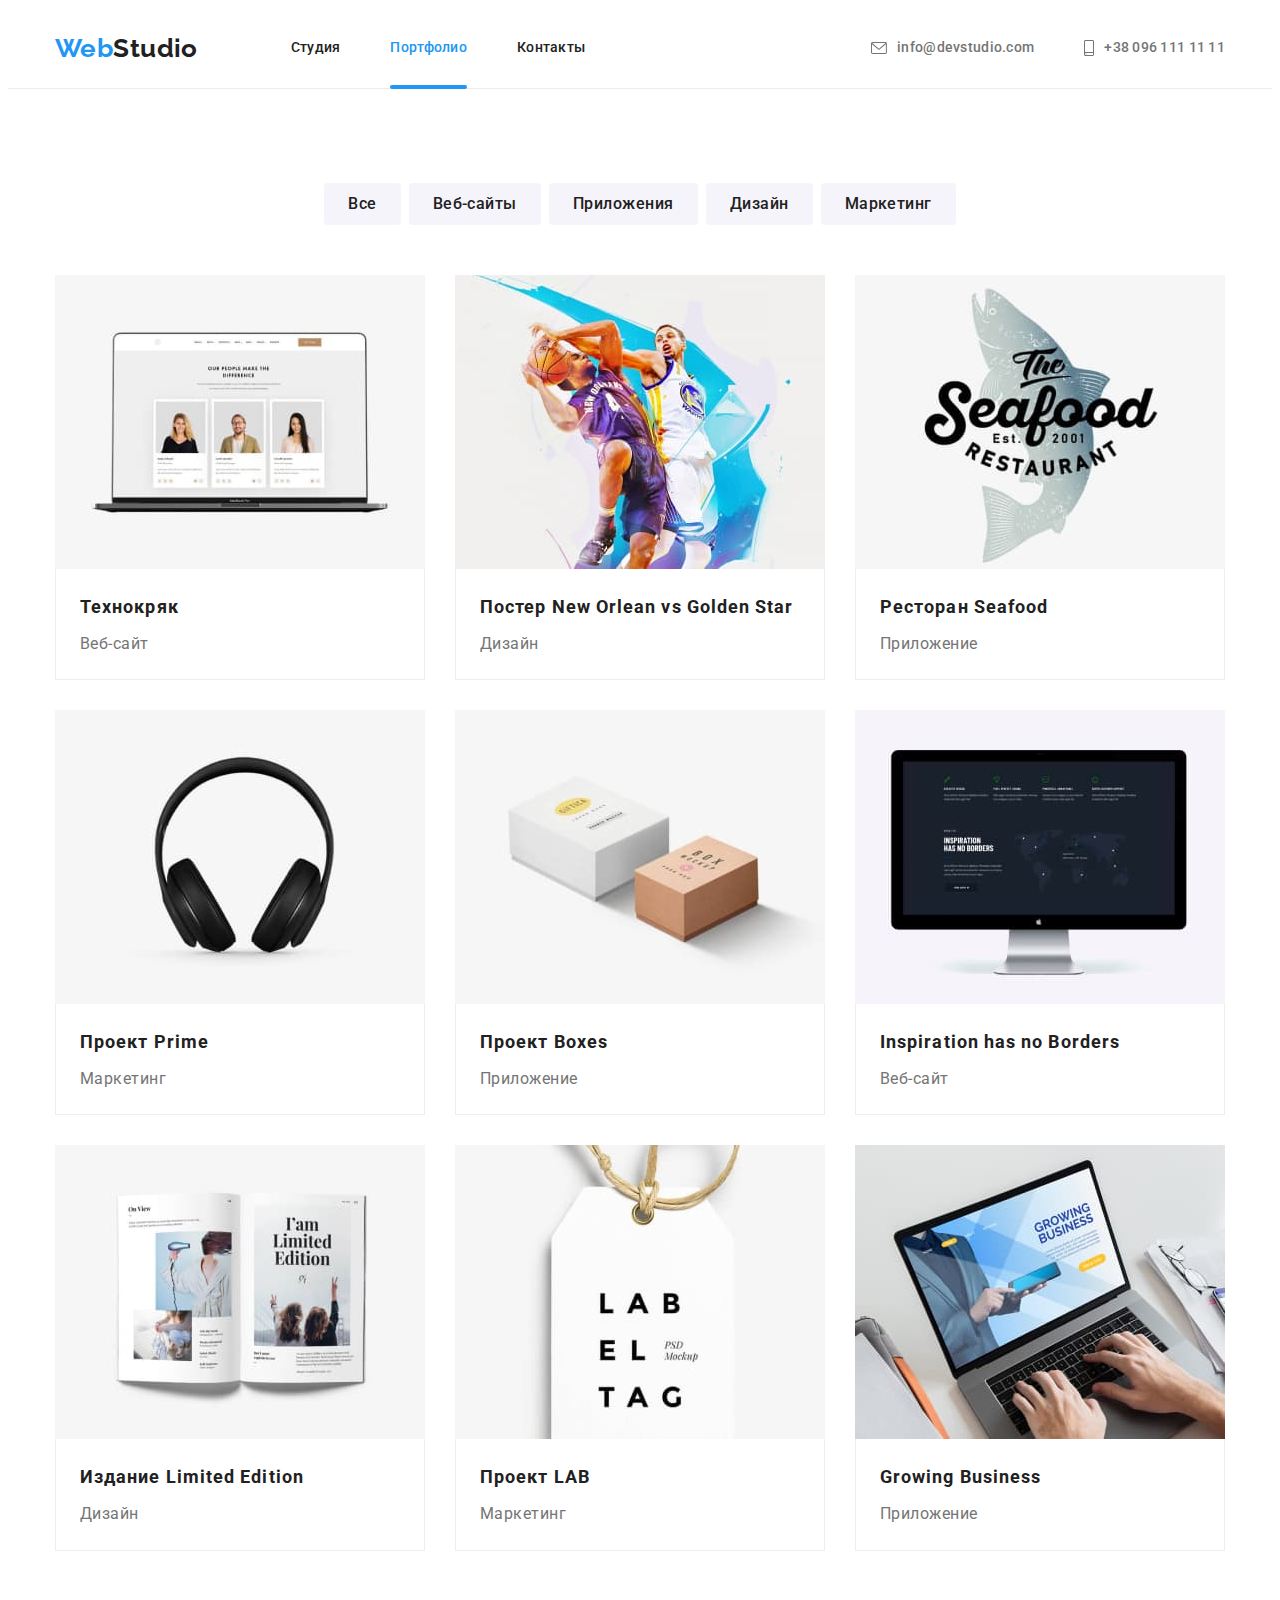
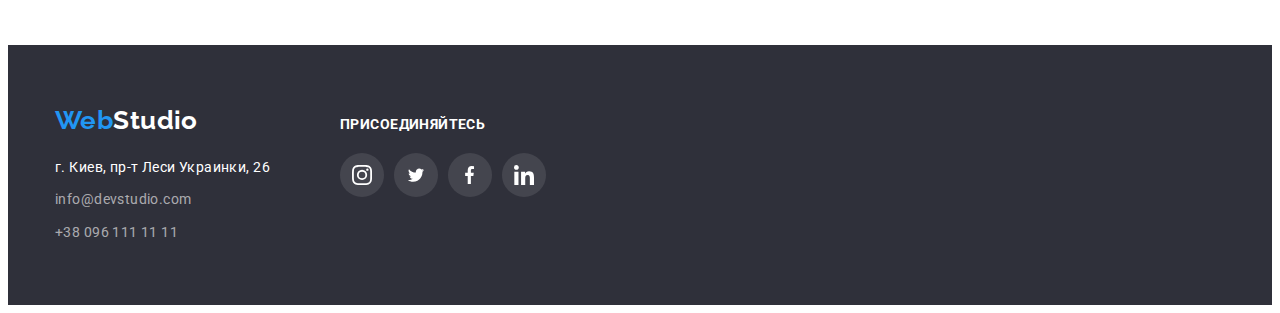
==== portfolio.html @ dd1c8dff "Додає форми" ====
<!DOCTYPE html>
<html lang="ru">

<head>
    <meta charset="UTF-8">
    <meta http-equiv="X-UA-Compatible" content="IE=edge">
    <meta name="viewport" content="width=device-width, initial-scale=1.0">
    <title>Document</title>
    <link href="https://fonts.googleapis.com/css2?family=Raleway:wght@700&family=Roboto:wght@400;500;700;900&display=swap"
        rel="stylesheet" />
    <link rel="stylesheet" href="https://cdnjs.cloudflare.com/ajax/libs/modern-normalize/1.1.0/modern-normalize.min.css"
        integrity="sha512-wpPYUAdjBVSE4KJnH1VR1HeZfpl1ub8YT/NKx4PuQ5NmX2tKuGu6U/JRp5y+Y8XG2tV+wKQpNHVUX03MfMFn9Q=="
        crossorigin="anonymous" referrerpolicy="no-referrer" />
    <link rel="stylesheet" href="./css/styles.css" />
</head>

<body>
    <!--Шапка сайта-->
    <header class="page-header">
        <div class="container main-nav">
            <nav class="main-nav">
                <a href="./index.html" class="logo">Web<span class="logo-nav">Studio</span></a>
                <ul class="site-nav list">
                    <li class="item"><a href="./index.html" class="link">Студия</a></li>
                    <li class="item"><a href="./portfolio.html" class="link current">Портфолио</a></li>
                    <li class="item"><a href="" class="link">Контакты</a></li>
                </ul>
            </nav>
            
            <ul class="adress-nav list">
                <li class="item">
                    <a href="mailto:info@devstudio.com" class="link" aria-label="envelope">
                        <svg class="tel-icon" width="16" height="12">
                            <use href="./images/symbol-defs.svg#envelope"></use>
                        </svg> info@devstudio.com</a>
                </li>
                <li class="item">
                    <a href="tel:+380961111111" class="link" aria-label="smartphone">
                        <svg class="tel-icon" width="10" height="16">
                            <use href="./images/symbol-defs.svg#smartphone"></use>
                        </svg>+38 096 111 11 11</a>
                </li>
            </ul>
        </div>
    </header>

    <!-- Портфолио -->
    <main>
        <section class="section-filter">
            <div class="container">
                <h1 class="visually-hidden">Примеры наших проектов</h1>
                
                <nav>
                    <ul class="filter-nav list">
                        <li class="filter-item"><button type="button" class="button-filter primary pointer">Все</button></li>
                        <li class="filter-item"><button type="button" class="button-filter primary pointer">Веб-сайты</button></li>
                        <li class="filter-item"><button type="button" class="button-filter primary pointer">Приложения</button></li>
                        <li class="filter-item"><button type="button" class="button-filter primary pointer">Дизайн</button></li>
                        <li class="filter-item"><button type="button" class="button-filter primary pointer">Маркетинг</button></li>
                    </ul>
                </nav>
                
                <ul class="examples list">
                    <li class="examples-item">
                        <a href="" class="examples-cards primary">
                            <div class="examples-thumb">
                                <img src="./images/img-portfolio1.jpg" alt="Технокряк" width="370">
                                <div class="examples-overlay">
                                    <p class="examples-description">
                                        Ресурс предлагает комплексные предложения с разным уровнем функционала и сервисов. Все это позволит посетителю
                                        получить исчерпывающие сведения <br> о компании или частном лице.
                                    </p>
                                </div>
                            </div>
                            <div class="cards-title">
                                <h2 class="examples-title">Технокряк</h2>
                                <p class="examples-text">Веб-сайт</p>
                            </div>
                        </a>
                    </li>
                    <li class="examples-item">
                        <a href="" class="examples-cards primary">
                            <div class="examples-thumb">
                                <img src="./images/img-portfolio2.jpg" alt="Постер New Orlean vs Golden Star" width="370">
                                <div class="examples-overlay">
                                    <p class="examples-description">
                                        Ресурс предлагает комплексные предложения с разным уровнем функционала и сервисов. Все это позволит посетителю
                                        получить исчерпывающие сведения <br> о компании или частном лице.
                                    </p>
                                </div>
                            </div>
                            <div class="cards-title">
                                <h2 class="examples-title">Постер New Orlean vs Golden Star</h2>
                                <p class="examples-text">Дизайн</p>
                            </div>
                        </a>
                    </li>
                    <li class="examples-item">
                        <a href="" class="examples-cards primary">
                            <div class="examples-thumb">
                                <img src="./images/img-portfolio3.jpg" alt="Ресторан Seafood" width="370">
                                <div class="examples-overlay">
                                    <p class="examples-description">
                                        Ресурс предлагает комплексные предложения с разным уровнем функционала и сервисов. Все это позволит посетителю
                                        получить исчерпывающие сведения <br> о компании или частном лице.
                                    </p>
                                </div>
                            </div>
                            <div class="cards-title">
                                <h2 class="examples-title">Ресторан Seafood</h2>
                                <p class="examples-text">Приложение</p>
                            </div>
                        </a>
                    </li>
                    <li class="examples-item">
                        <a href="" class="examples-cards primary">
                            <div class="examples-thumb">
                                <img src="./images/img-portfolio4.jpg" alt="Проект Prime" width="370">
                                <div class="examples-overlay">
                                    <p class="examples-description">
                                        Ресурс предлагает комплексные предложения с разным уровнем функционала и сервисов. Все это позволит посетителю
                                        получить исчерпывающие сведения <br> о компании или частном лице.
                                    </p>
                                </div>
                            </div>
                            <div class="cards-title">
                                <h2 class="examples-title">Проект Prime</h2>
                                <p class="examples-text">Маркетинг</p>
                            </div>
                        </a>
                    </li>
                    <li class="examples-item">
                        <a href="" class="examples-cards primary">
                            <div class="examples-thumb">
                                <img src="./images/img-portfolio5.jpg" alt="Проект Boxes" width="370">
                                <div class="examples-overlay">
                                    <p class="examples-description">
                                        Ресурс предлагает комплексные предложения с разным уровнем функционала и сервисов. Все это позволит посетителю
                                        получить исчерпывающие сведения <br> о компании или частном лице.
                                    </p>
                                </div>
                            </div>
                            <div class="cards-title">
                                <h2 class="examples-title">Проект Boxes</h2>
                                <p class="examples-text">Приложение</p>
                            </div>
                        </a>
                    </li>
                    <li class="examples-item">
                        <a href="" class="examples-cards primary">
                            <div class="examples-thumb">
                                <img src="./images/img-portfolio6.jpg" alt="Inspiration has no Borders" width="370">
                                <div class="examples-overlay">
                                    <p class="examples-description">
                                        Ресурс предлагает комплексные предложения с разным уровнем функционала и сервисов. Все это позволит посетителю
                                        получить исчерпывающие сведения <br> о компании или частном лице.
                                    </p>
                                </div>
                            </div>
                            <div class="cards-title">
                                <h2 class="examples-title">Inspiration has no Borders</h2>
                                <p class="examples-text">Веб-сайт</p>
                            </div>
                        </a>
                    </li>
                    <li class="examples-item">
                        <a href="" class="examples-cards primary">
                            <div class="examples-thumb">
                                <img src="./images/img-portfolio7.jpg" alt="Издание Limited Edition" width="370">
                                <div class="examples-overlay">
                                    <p class="examples-description">
                                        Ресурс предлагает комплексные предложения с разным уровнем функционала и сервисов. Все это позволит посетителю
                                        получить исчерпывающие сведения <br> о компании или частном лице.
                                    </p>
                                </div>
                            </div>
                            <div class="cards-title">
                                <h2 class="examples-title">Издание Limited Edition</h2>
                                <p class="examples-text">Дизайн</p>
                            </div>
                        </a>
                    </li>
                    <li class="examples-item">
                        <a href="" class="examples-cards primary">
                            <div class="examples-thumb">
                                <img src="./images/img-portfolio8.jpg" alt="Проект LAB" width="370">
                                <div class="examples-overlay">
                                    <p class="examples-description">
                                        Ресурс предлагает комплексные предложения с разным уровнем функционала и сервисов. Все это позволит посетителю
                                        получить исчерпывающие сведения <br> о компании или частном лице.
                                    </p>
                                </div>
                            </div>
                            <div class="cards-title">
                                <h2 class="examples-title">Проект LAB</h2>
                                <p class="examples-text">Маркетинг</p>
                            </div>
                        </a>
                    </li>
                    <li class="examples-item">
                        <a href="" class="examples-cards primary">
                            <div class="examples-thumb">
                                <img src="./images/img-portfolio9.jpg" alt="Growing Business" width="370">
                                <div class="examples-overlay">
                                    <p class="examples-description">
                                        Ресурс предлагает комплексные предложения с разным уровнем функционала и сервисов. Все это позволит посетителю
                                        получить исчерпывающие сведения <br> о компании или частном лице.
                                    </p>
                                </div>
                            </div>
                            <div class="cards-title">
                                <h2 class="examples-title">Growing Business</h2>
                            <p class="examples-text">Приложение</p>
                            </div>
                        </a>
                    </li>
                </ul>
            </div>
        </section>
      
    </main>

    <!-- Футер -->
    <footer class="footer">
        <div class="footer-bloc container">
            <div class="adress-bloc">
                <a href="./index.html" class="logo">Web<span class="logo-footer">Studio</span></a>
    
                <address>
                    <ul class="adress-footer list">
                        <li class="footer-item">
                            <p class="adress-text">г. Киев, пр-т Леси Украинки, 26</p>
                        </li>
                        <li class="footer-item"><a href="mailto:info@devstudio.com" class="link">info@devstudio.com</a></li>
                        <li class="footer-item"><a href="tel:+380961111111" class="link">+38 096 111 11 11</a></li>
                    </ul>
                </address>
            </div>
    
            <div class="social-bloc">
                <p class="footer-text">присоединяйтесь</p>
    
                <ul class="footer-social list">
                    <li class="social-item">
                        <a href="./index.html" class="footer-link" target="_blank" rel="noopener noreferrer nofolow"
                            aria-label="instagram">
                            <svg class="workers-icon" width="20" height="20">
                                <use href="./images/symbol-defs.svg#instagram-2"></use>
                            </svg>
                        </a>
                    </li>
                    <li class="social-item">
                        <a href="./index.html" class="footer-link" target="_blank" rel="noopener noreferrer nofolow"
                            aria-label="twitter">
                            <svg class="workers-icon" width="20" height="16.25">
                                <use href="./images/symbol-defs.svg#twitter-1"></use>
                            </svg>
                        </a>
                    </li>
                    <li class="social-item">
                        <a href="./index.html" class="footer-link" target="_blank" rel="noopener noreferrer nofolow"
                            aria-label="facebook">
                            <svg class="workers-icon" width="10" height="20">
                                <use href="./images/symbol-defs.svg#facebook-1"></use>
                            </svg>
                        </a>
                    </li>
                    <li class="social-item">
                        <a href="./index.html" class="footer-link" target="_blank" rel="noopener noreferrer nofolow"
                            aria-label="linkedin">
                            <svg class="workers-icon" width="20" height="20">
                                <use href="./images/symbol-defs.svg#linkedin-1"></use>
                            </svg>
                        </a>
                    </li>
                </ul>
            </div>
        </div>
    </footer>
</body>

</html>
---- css/styles.css ----
:root {
  --primary-text-color: #757575;
  --title-text-color: #212121;
  --accent-color: #2196f3;
  --accent-color-examples-cards: rgba(33, 150, 243, 0.9);
  --adress-footer: rgba(255, 255, 255, 0.6);
  --primary-white-color: #ffffff;
  --section-background-color: #f5f4fa;
  --secondary-background-color: #2f303a;
  --hero-background-color: rgba(47, 48, 58, 0.4);
  --background-color-icon: #afb1b8;
  --background-footer-link-color: rgba(255, 255, 255, 0.1);
  --backdrop-background-color: rgba(0, 0, 0, 0.2);
  --background-color-services: rgba(47, 48, 58, 0.8);

  --header-border-color: #ECECEC;

  --time-animation: 250ms;
  --timing-function: cubic-bezier(0.4, 0, 0.2, 1);
}

html {
  box-sizing: border-box;
}

*,
*::before,
*::after {
  box-sizing: inherit;
}

body {
  color: var(--primary-text-color);
  font-size: 14px;
  font-family: Roboto, sans-serif;
  letter-spacing: 0.03em;

  background-color: var(--primary-white-color);
}

/* утилити */

.list {
  padding: 0;
  margin: 0;

  list-style: none;
}

.container {
  width: 1200px;
  padding-left: 15px;
  padding-right: 15px;
  /* margin-left: auto;
  margin-right: auto; */
  margin: 0 auto;
}

h1,
h2,
h3,
h4,
h5,
h6,
p {
  margin: 0;
}

img {
  display: block;
  max-width: 100%;
  height: auto;
}

.pointer {
  cursor: pointer;
}

/* page-header */

.page-header {
  border-bottom: 1px solid var(--header-border-color);
}

/* logo */

.logo {
  color: var(--accent-color);
  font-family: Raleway, sans-serif;
  font-weight: 700;
  font-size: 26px;
  line-height: 1.19;
  text-decoration: none;
}

.logo-nav {
  color: var(--title-text-color);
}

.logo-footer {
  color: var(--primary-white-color);
}

/* main-nav */

.main-nav {
  display: flex;
  align-items: center;
}

/* site-nav */

.site-nav {
  display: flex;
  margin-left: 93px;
}

.site-nav .item:not(:last-child) {
  margin-right: 50px;
}

.site-nav .link {
  display: block;
  padding-top: 32px;
  padding-bottom: 32px;

  color: var(--title-text-color);
  font-weight: 500;
  font-size: 14px;
  line-height: 1.14;
  letter-spacing: 0.02em;
  text-decoration: none;

  transition: color var(--time-animation) var(--timing-function);
}

.site-nav .link:hover,
.site-nav .link:focus {
  color: var(--accent-color);
}

.site-nav .link.current {
  position: relative;

  color: var(--accent-color);
}

.site-nav .link.current::after {
  content: '';

  position: absolute;
  bottom: -1px;
  left: 0;

  display: block;
  width: 100%;
  height: 4px;

  background-color: var(--accent-color);
  border-radius: 2px;
}

/* adress-nav */

.adress-nav {
  display: flex;
  margin-left: auto;
}

.adress-nav .item:not(:last-child) {
  margin-right: 50px;
}

.adress-nav .link {
  display: flex;
  align-items: center;

  color: var(--primary-text-color);
  font-weight: 500;
  font-size: 14px;
  line-height: 1.4;
  letter-spacing: 0.02em;
  text-decoration: none;

  transition: color var(--time-animation) var(--timing-function);
}

.adress-nav .link:hover,
.adress-nav .link:focus {
  color: var(--accent-color);
}

.tel-icon {
  margin-right: 10px;
  --accent-color: currentColor;
}

/* hero */

.hero {
  padding-top: 200px;
  padding-bottom: 200px;

  background-color: var(--hero-background-color);
}

.overlay-hero {
  max-width: 1600px;
  height: 600px;
  margin-left: auto;
  margin-right: auto;

  background-image: linear-gradient(
      rgba(47, 48, 58, 0.4),
      rgba(47, 48, 58, 0.4)
    ),
    url(../images/Img.jpg);
  background-repeat: no-repeat;
  background-position: center;
  background-size: cover;
}

.hero-title {
  margin: 0 auto;
  margin-bottom: 30px;
  width: 696px;

  color: var(--primary-white-color);
  font-weight: 900;
  font-size: 44px;
  line-height: 1.39;
  text-align: center;
  letter-spacing: 0.06em;
  text-transform: uppercase;
}

/* Кнопка героя */

.button-hero.primary {
  display: flex;
  align-items: center;
  padding: 10px 32px;
  margin-left: auto;
  margin-right: auto;

  color: var(--primary-white-color);
  font-family: inherit;
  font-weight: 700;
  font-size: 16px;
  line-height: 1.88;
  letter-spacing: 0.06em;
  text-align: center;

  background-color: var(--accent-color);
  border: 0px solid transparent;
  border-radius: 4px;

  transition: box-shadow var(--time-animation) var(--timing-function);
}

.button-hero:hover,
.button-hero:focus {
  box-shadow: 0px 4px 4px rgba(0, 0, 0, 0.15);
}

/* backdrop */

.backdrop {
  position: fixed;
  z-index: 1;
  top: 0;
  left: 0;

  width: 100%;
  height: 100%;

  background-color: var(--backdrop-background-color);
  
  opacity: 1;
  transition: opacity var(--time-animation) var(--timing-function);
}

.backdrop.is-hidden {
  visibility: hidden;
  opacity: 0;
  pointer-events: none;
}

.backdrop.is-hidden .modal {
  transform:translate(-50%, -50%) scale(1.1);
}

.modal {
  position: absolute;
  top: 50%;
  left: 50%;

  min-height: 581px;
  min-width: 528px;
  padding: 40px;

  background-color: var(--primary-white-color);
  border-radius: 4px;
  box-shadow: 0px 2px 1px 0px rgba(0, 0, 0, 0.2), 0px 1px 3px 0px rgba(0, 0, 0, 0.12), 0px 1px 1px 0px rgba(0, 0, 0, 0.14);

  transform:translate(-50%, -50%) scale(1);
  transition: transform var(--time-animation) var(--timing-function);
}

/* button close modal */

.modal-close {
  position: absolute;
  top: 0;
  right: 0;

  display: flex;
  justify-content: center;
  align-items: center;
  width: 30px;
  height: 30px;

  background-color: var(--primary-white-color);
  border-radius: 50%;
  border: 1px solid rgba(0, 0, 0, 0.1);

  transform: translate(-8px, 8px);
  transition: color var(--time-animation) var(--timing-function);
}

.close-icon {
  fill: currentColor;
}

.modal-close:hover,
.modal-close:focus {
  color: var(--accent-color);
}

/* section */

.section {
  padding-top: 94px;
  padding-bottom: 94px;
}

.section-title {
  margin-top: 0;
  margin-bottom: 50px;

  color: var(--title-text-color);
  font-weight: 700;
  font-size: 36px;
  line-height: 1.17;
  text-align: center;
}

/* hidden-title */

.visually-hidden {
  position: absolute;
  width: 1px;
  height: 1px;
  margin: -1px;
  border: 0;
  padding: 0;
  white-space: nowrap;
  clip-path: inset(100%);
  clip: rect(0 0 0 0);
  overflow: hidden;
}

/* features */

.features {
  display: flex;
  flex-wrap: wrap;
}

.features-box {
  display: flex;
  height: 120px;
  margin-bottom: 30px;
  justify-content: center;
  align-items: center;

  background-color: var(--section-background-color);
}

.features-item {
  width: calc((100% - 90px) / 4);
  margin-right: 30px;
}

.features-item:nth-child(4n) {
  margin-right: 0;
}

.features .features-title {
  margin-top: 0;
  margin-bottom: 10px;

  color: var(--title-text-color);
  font-weight: 700;
  font-size: 14px;
  line-height: 1.4;
  text-transform: uppercase;
}

.features-text {
  margin: 0;

  font-weight: 400;
  line-height: 1.7;
}

/* services */

.section-services {
  padding-top: 0;
}

.services {
  display: flex;
  flex-wrap: wrap;
}

.services-item {
  position: relative;
  
  width: calc((100% - 60) / 3);
  margin-right: 30px;
}

.services-item:nth-child(3n) {
  margin-right: 0;
}

.services-thumb {
  position: absolute;
  bottom: 0;
  left: 0;

  display: flex;
  justify-content: center;
  align-items: center;
  width: 100%;
  height: 70px;

  background-color: var(--background-color-services);
}

.services-description {
  color: var(--primary-white-color);
  font-weight: 700;
  font-size: 14px;
  line-height: 1.4;
  letter-spacing: 0.03em;
  text-transform: uppercase;
}

/* workers */

.workers {
  display: flex;
  flex-wrap: wrap;
}

.workers-section {
  background-color: var(--section-background-color);
}

.workers-item {
  width: calc((100% - 90px) / 4);
  margin-right: 30px;

  background-color: var(--primary-white-color);
  border-radius: 0px 0px 4px 4px;
  box-shadow: 0px 1px 3px rgba(0, 0, 0, 0.12),
  0px 1px 1px rgba(0, 0, 0, 0.14),
  0px 2px 1px rgba(0, 0, 0, 0.2);
}

.workers-item:nth-child(4n) {
  margin-right: 0;
}

.workers .workers-title {
  margin-bottom: 0;

  color: var(--title-text-color);
  font-weight: 500;
  font-size: 16px;
  line-height: 1.9;
  text-align: center;
}

.workers-cards {
  padding: 30px 32px;
}

.workers-text {
  margin-top: 10px;

  font-weight: 400;
  font-size: 16px;
  line-height: 1.9;
  text-align: center;
}

.workers-social {
  display: flex;
  margin-top: 16px;
  width: calc((100% - 30px) / 4);
}

.social-link {
  margin-right: 10px;
}

.social-link:nth-child(4n) {
  margin-right: 0;
}

.workers-link {
  display: flex;
  justify-content: center;
  align-items: center;
  width: 44px;
  height: 44px;

  color: var(--background-color-icon);

  border-radius: 50%;
  background-color: var(--primary-white-color);
  border-radius: 50%;

  transition: background-color var(--time-animation) var(--timing-function),
  color var(--time-animation) var(--timing-function);
}

.workers-icon {
  --primary-white-color: currentColor;
}

.workers-link:hover {
  color: var(--primary-white-color);
  
  background-color: var(--accent-color);
}

/* customers */

.customers {
  display: flex;
}

.customers-link {
  width: calc((100% - 150px) / 6);
  margin-right: 30px;
}

.customers-link:nth-child(6n) {
  margin-right: 0;
}

.customers-logo {
  display: flex;
  justify-content: center;
  align-items: center;
  width: 170px;
  height: 92px;
  padding: 16px 32px;

  color: var(--background-color-icon);

  background-color: var(--primary-white-color);
  border: 1px solid var(--background-color-icon);
  border-radius: 4px;

  transition: background-color var(--time-animation) var(--timing-function),
  color var(--time-animation) var(--timing-function),
  border var(--time-animation) var(--timing-function);
}

.customers-icon {
  --background-color-icon: currentColor;
}

.customers-logo:hover {
  color: var(--accent-color);

  background-color: var(--primary-white-color);
  border: 1px solid var(--accent-color);
}

/* footer */

.footer {
  display: flex;
  padding-top: 60px;
  padding-bottom: 60px;

  background-color: var(--secondary-background-color);
}

.footer-bloc {
  display: flex;
  align-items: baseline;
}

/* adress */

.adress-bloc {
  margin-right: 70px;
}

.adress-text {
  margin-bottom: 0;

  color: var(--primary-white-color);
  font-style: normal;
  font-weight: 400;
  font-size: 14px;
  line-height: 1.7;
}

.adress-footer .link {
  color: var(--adress-footer);
  font-style: normal;
  font-weight: 400;
  font-size: 14px;
  line-height: 1.7;
  text-decoration: none;

  transition: color var(--time-animation) var(--timing-function);
}

.adress-footer {
  margin-top: 20px;
}

.footer-item {
  margin-bottom: 9px;
}

.footer-item:nth-child(3n) {
  margin-bottom: 0;
}

.adress-footer .link:hover,
.adress-footer .link:focus {
  color: var(--accent-color);
}

/* footer social link */

.social-bloc {
  margin-right: 93px;
}

.footer-text {
  margin-bottom: 0;

  color: var(--primary-white-color);
  font-style: normal;
  font-weight: 700;
  font-size: 14px;
  line-height: 1.14;
  text-transform: uppercase;
}

.footer-social {
  display: flex;
  margin-top: 20px;
}

.social-item {
  margin-right: 10px;
}

.social-item:nth-child(4n) {
  margin-right: 0;
}

.footer-link {
  display: flex;
  align-items: center;
  justify-content: center;
  width: 44px;
  height: 44px;

  color: var(--primary-white-color);

  background-color: var(--background-footer-link-color);
  border-radius: 50%;

  transition: background-color var(--time-animation) var(--timing-function);
}

.footer-link:last-child {
  margin-right: 0;
}

.footer-icon {
  --primary-white-color: currentColor;
}

.footer-link:hover {
  background-color: var(--accent-color);
}

/* Form footer */

.form-bloc {
  margin-right: 0;
}

.footer-form {
  display: flex;
  margin-top: 20px;
}

.form-field {
  display: flex;
}
.form-field input {
  margin: 0;
  padding: 15px 16px;
  width: 358px;
  height: 50px;

  color: var(--adress-footer);
  
  background-color: var(--secondary-background-color);
  border-radius: 3px;
  border: 1px solid rgba(255, 255, 255, 0.3);
}

.form-field input::placeholder {
  color: var(--adress-footer);
  line-height: 1.25;
}

.form-field:hover {
  border: 1px solid var(--accent-color);
  box-shadow: 0px 4px 4px rgba(0, 0, 0, 0.15);
  
  transition: border var(--time-animation) var(--timing-function),
  box-shadow var(--time-animation) var(--timing-function);
}

.btn-footer {
  display: inline-flex;
  align-items: center;
  justify-content: center;
  width: 200px;
  height: 50px;
  padding: 10px 28px 10px 29px;
  margin-left: 12px;
  margin-right: 0;

  color: var(--primary-white-color);
  font-family: inherit;
  font-weight: 700;
  font-size: 16px;
  line-height: 1.88;
  letter-spacing: 0.06em;
  text-align: center;
  
  background-color: var(--accent-color);
  border: 0px solid transparent;
  border-radius: 4px;
  
  transition: box-shadow var(--time-animation) var(--timing-function);
}

.btn-footer:hover,
.btn-footer:focus {
  box-shadow: 0px 4px 4px rgba(0, 0, 0, 0.15);
}

.footer-icon {
  margin-left: 10px;
}

/* Портфоліо */

/* filter */

.section-filter {
  padding-top: 94px;
  padding-bottom: 94px;
}

.filter-nav {
  display: flex;
  align-items: center;
  justify-content: center;
  margin-bottom: 50px;
}

.filter-item {
  margin-right: 8px;
}

.filter-item:nth-child(5n) {
  margin-right: 0;
}

.filter-nav .link {
  color: var(--accent-color);
}

/* examples */

.examples {
  display: flex;
  flex-wrap: wrap;
}

.examples-item {
  width: calc((100% - 60px) / 3);
  margin-right: 30px;
  margin-bottom: 30px;
}

.examples-item:nth-child(3n) {
  margin-right: 0;
}

.examples-item:nth-last-child(-n + 3) {
  margin-bottom: 0;
}

.examples .examples-title {
  margin-bottom: 4px;

  color: var(--title-text-color);
  font-weight: 700;
  font-size: 18px;
  line-height: 2;
  letter-spacing: 0.06em;

  background-color: var(--primary-white-color);
}

.examples-text {
  color: var(--primary-text-color);
  font-weight: 400;
  font-size: 16px;
  line-height: 1.9;
  letter-spacing: 0.03em;
}

.examples-cards {
  display: inline-block;

  text-decoration: none;

  transition: box-shadow var(--time-animation) var(--timing-function);
}

.examples-cards.primary:hover {
  box-shadow: 0px 1px 1px rgba(0, 0, 0, 0.12), 0px 4px 4px rgba(0, 0, 0, 0.06),
    1px 4px 6px rgba(0, 0, 0, 0.16);
}

.cards-title {
  padding: 20px 24px;

  border-left-width: 1px;
  border-left-style: solid;
  border-left-color: #eeeeee;
  border-right-width: 1px;
  border-right-style: solid;
  border-right-color: #eeeeee;
  border-bottom-width: 1px;
  border-bottom-style: solid;
  border-bottom-color: #eeeeee;
}

/* animation example card */

.examples-thumb:hover::before {
  content: '';
  opacity: 1;
}

.examples-thumb {
  position: relative;
  
  overflow: hidden;
}

.examples-overlay {
  position: absolute;
  top: 0;
  left: 0;

  width: 100%;
  height: 100%;

  background-color: var(--accent-color-examples-cards);

  transform: translateY(100%);
  opacity: 0;
  transition: transform var(--time-animation) var(--timing-function),
  opacity var(--time-animation) var(--timing-function);
}

.examples-cards.primary:hover .examples-overlay {
  transform: translateY(0);
  opacity: 1;
}

.examples-description {
  position: absolute;

  margin: 63px 24px;

  color: var(--primary-white-color);
  font-weight: 400;
  font-size: 18px;
  line-height: 1.56;
  letter-spacing: 0.03em;
}

/* Кнопки фильтра */

.button-filter {
  padding: 6px 22px;

  color: var(--title-text-color);
  font-family: inherit;
  font-weight: 500;
  font-size: 16px;
  line-height: 1.6;
  text-align: center;
  letter-spacing: 0.03em;

  background-color: var(--section-background-color);
  border: 2px solid transparent;
  border-radius: 4px;

  transition: background-color var(--time-animation) var(--timing-function),
  color var(--time-animation) var(--timing-function),
  box-shadow var(--time-animation) var(--timing-function);
}

.button-filter.primary:hover,
.button-filter.primary:focus {
  color: var(--primary-white-color);

  background-color: var(--accent-color);
  box-shadow: 0px 3px 1px rgba(0, 0, 0, 0.1), 0px 1px 2px rgba(0, 0, 0, 0.08),
    0px 2px 2px rgba(0, 0, 0, 0.12);
}

/* modal form */

.modal-form {
}

.form-title {
  margin-bottom: 12px;
  
  color: var(--title-text-color);
  font-weight: 700;
  font-size: 20px;
  line-height: 1.15;
  text-align: center;
}

.modal-field {
}

.modal-field input {
  display: flex;
  margin: 0;
  width: 448px;
  height: 40px;

  color: var(--primary-text-color);
  font-weight: 400;
  font-size: 12px;
  line-height: 1.17;

  background-color: var(--primary-white-color);
  border-radius: 4px;
  border: 1px solid rgba(33, 33, 33, 0.2);
}

/* .form-field input::placeholder {
  color: var(--adress-footer);
  line-height: 1.25;
} */

.modal-field input:hover,
.modal-field input:focus {
  border: 1px solid var(--accent-color);

  transition: border var(--time-animation) var(--timing-function);
}

.modal-icon {
  position: absolute;
}

.btn-modal {
  display: inline-flex;
  align-items: center;
  justify-content: center;
  width: 200px;
  height: 50px;
  padding: 10px 28px 10px 29px;
  margin-left: 12px;
  margin-right: 0;

  color: var(--primary-white-color);
  font-family: inherit;
  font-weight: 700;
  font-size: 16px;
  line-height: 1.88;
  letter-spacing: 0.06em;
  text-align: center;

  background-color: var(--accent-color);
  border: 0px solid transparent;
  border-radius: 4px;

  transition: box-shadow var(--time-animation) var(--timing-function);
}

.btn-modal:hover,
.btn-modal:focus {
  box-shadow: 0px 4px 4px rgba(0, 0, 0, 0.15);
}

.comment {
  display: flex;
  resize: none;
}
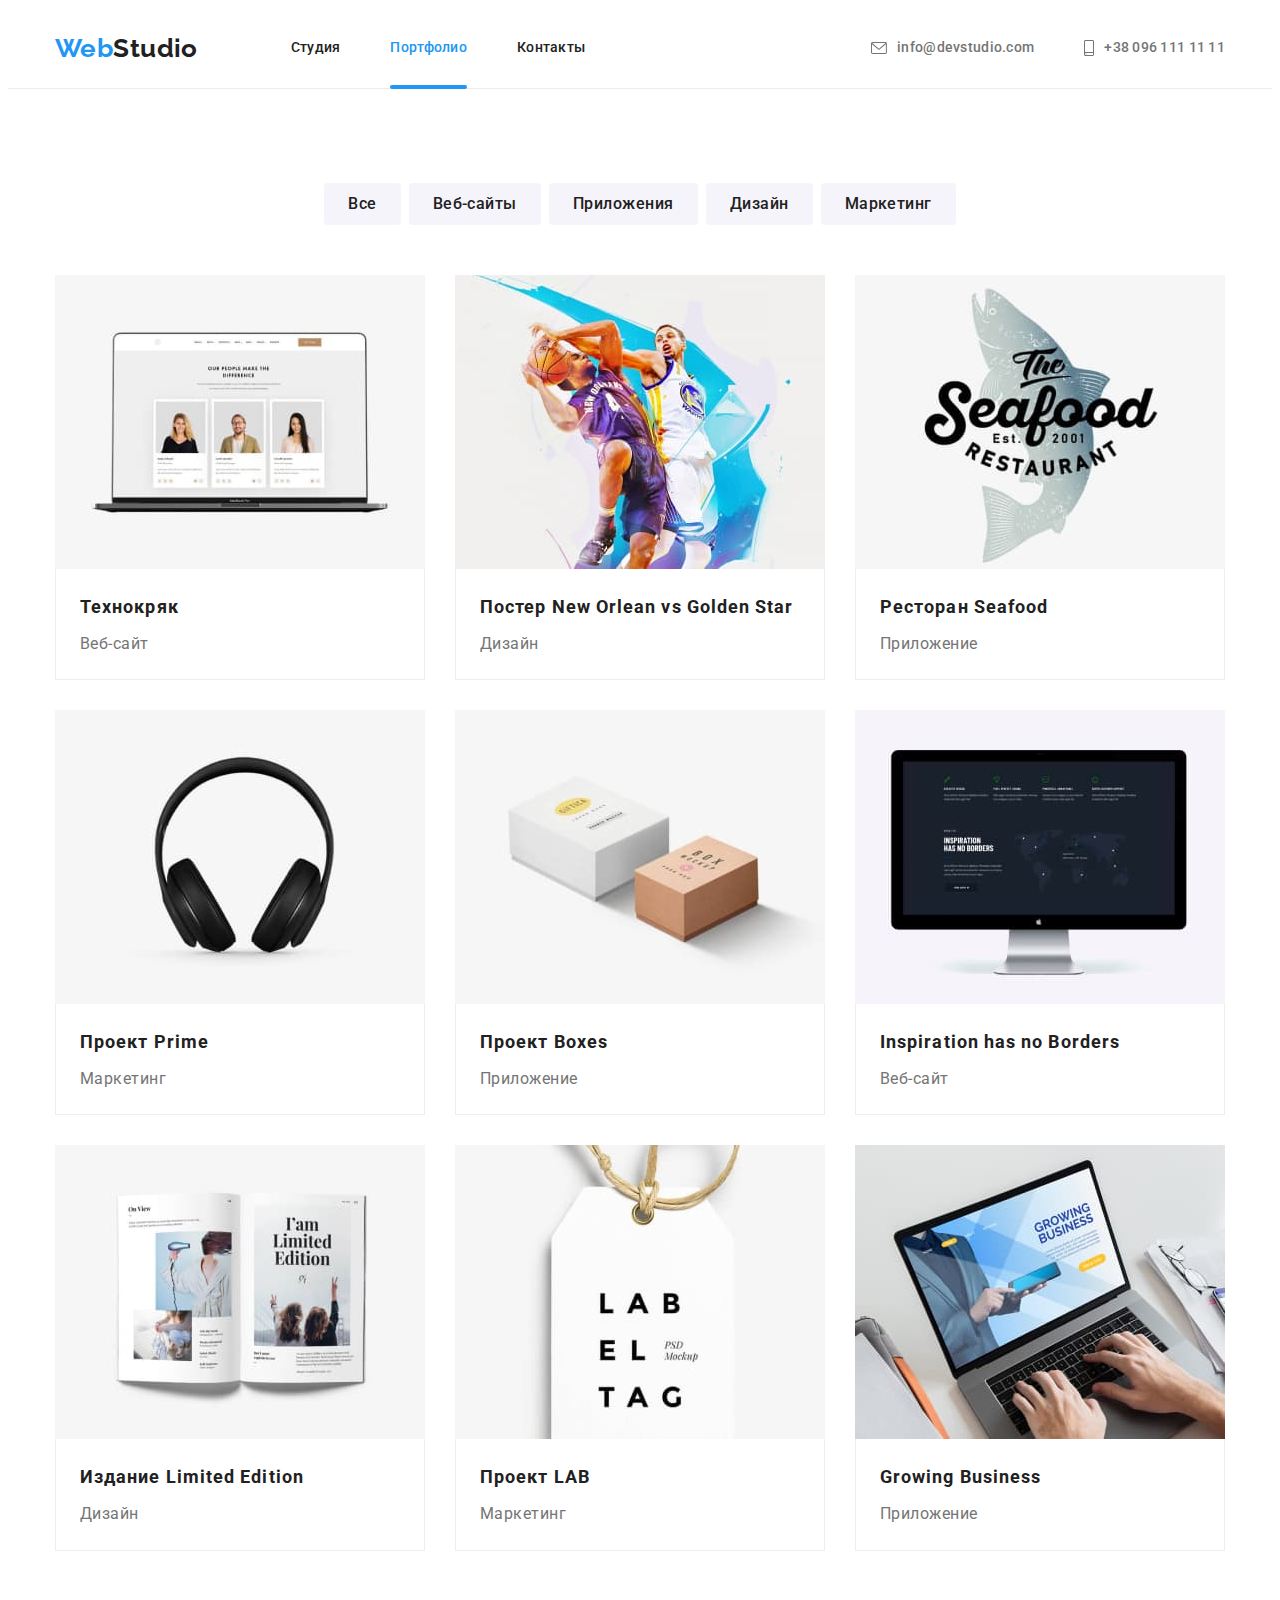
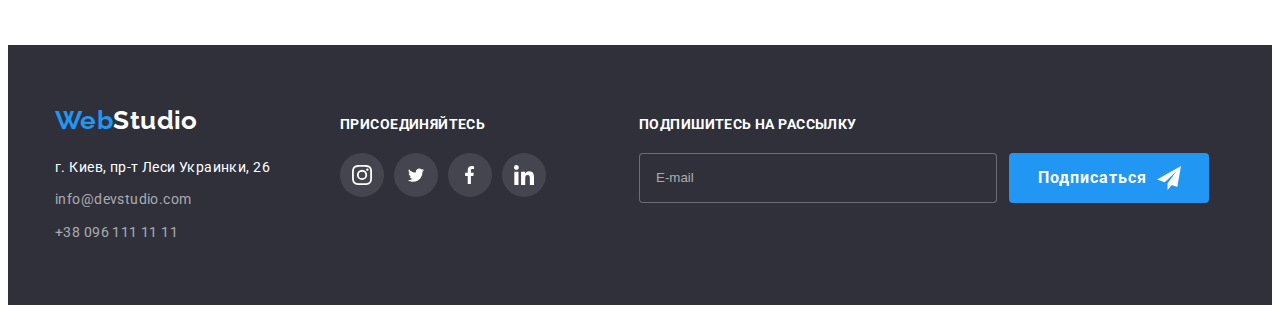
==== commit 92781bfc: "Додає розмітку форм" ====
--- a/portfolio.html
+++ b/portfolio.html
@@ -275,6 +275,19 @@
                     </li>
                 </ul>
             </div>
+            <div class="form-bloc">
+                <p class="footer-text">Подпишитесь на рассылку</p>
+                <form class="footer-form">
+                    <label class="form-field">
+                        <input type="email" name="mail" id="mail" placeholder="E-mail" class="modal-input pointer" />
+                    </label>
+                    <button type="submit" class="btn-footer pointer">Подписаться
+                        <svg class="footer-icon" width="24" height="24">
+                            <use href="./images/symbol-defs.svg#icon-send"></use>
+                        </svg>
+                    </button>
+                </form>
+            </div>
         </div>
     </footer>
 </body>
--- a/css/styles.css
+++ b/css/styles.css
@@ -295,9 +295,8 @@
   top: 50%;
   left: 50%;
 
-  min-height: 581px;
-  min-width: 528px;
-  padding: 40px;
+  width: 528px;
+  padding: 40px 39px 28px 41px;
 
   background-color: var(--primary-white-color);
   border-radius: 4px;
@@ -335,6 +334,170 @@
 .modal-close:hover,
 .modal-close:focus {
   color: var(--accent-color);
+}
+
+/* modal form */
+
+.modal-form {
+  display: flex;
+  align-items: center;
+  flex-direction: column;
+}
+
+.form-title {
+  margin-bottom: 30px;
+
+  color: var(--title-text-color);
+  font-weight: 700;
+  font-size: 20px;
+  line-height: 1.15;
+  text-align: center;
+}
+
+.modal-field {
+  position: relative;
+}
+
+.modal-field input {
+  margin-bottom: 28px;
+  padding-left: 42px;
+  width: 448px;
+  height: 40px;
+
+  color: var(--primary-text-color);
+  font-weight: 400;
+  font-size: 12px;
+  line-height: 1.17;
+
+  background-color: var(--primary-white-color);
+  border-radius: 4px;
+  border: 1px solid rgba(33, 33, 33, 0.2);
+
+  transition: outline var(--time-animation) var(--timing-function);
+}
+
+.modal-field:focus-within>.modal-icon {
+  fill: var(--accent-color);
+}
+
+.modal-input:focus {
+  outline: 1px solid var(--accent-color);
+}
+
+.modal-icon {
+  position: absolute;
+  top: 11px;
+  left: 12px;
+
+  width: 18px;
+  height: 18px;
+
+  transition: outline var(--time-animation) var(--timing-function);
+}
+
+.modal-label {
+  margin-right: auto;
+  margin-bottom: 4px;
+}
+
+.comment-modal {
+  width: 448px;
+  height: 120px;
+
+  padding: 12px 16px;
+
+  color: rgba(117, 117, 117, 0.5);
+  font-weight: 400;
+  font-size: 12px;
+  line-height: 1.17;
+  letter-spacing: 0.01em;
+
+  background-color: var(--primary-white-color);
+  border-radius: 4px;
+  border: 1px solid rgba(33, 33, 33, 0.2);
+
+  transition: outline var(--time-animation) var(--timing-function);
+  resize: none;
+}
+
+/* checkbox */
+
+.checkbox-field {
+  display: flex;
+  align-items: center;
+  justify-content: center;
+  margin-top: 20px;
+  margin-bottom: 30px;
+}
+
+.checkbox-label {
+  margin-left: 9px;
+  margin-right: 4px;
+
+  color: var(--primary-text-color);
+  font-weight: 400;
+  font-size: 14px;
+  line-height: 1.71;
+  letter-spacing: 0.03em;
+}
+
+.contract-link {
+  color: var(--accent-color);
+
+  border-bottom: 1px solid var(--accent-color);
+  text-decoration: none;
+}
+
+.checkbox-input {
+  -webkit-appearance: none;
+  -moz-appearance: none;
+  appearance: none;
+  outline: none;
+}
+
+.checkbox-icon {
+  display: block;
+  width: 16px;
+  height: 15px;
+
+  border-radius: 2px;
+  border: 2px solid var(--title-text-color);
+
+  transition: border-color var(--time-animation) var(--timing-function),
+    background-color var(--time-animation) var(--timing-function);
+}
+
+.checkbox-input:checked:focus+.checkbox-icon {
+  border-color: transparent;
+  background-color: var(--accent-color);
+}
+
+/* button modal form */
+
+.btn-modal {
+  width: 200px;
+  height: 50px;
+  padding: 10px 28px 10px 29px;
+  margin-left: 12px;
+
+  color: var(--primary-white-color);
+  font-family: inherit;
+  font-weight: 700;
+  font-size: 16px;
+  line-height: 1.88;
+  letter-spacing: 0.06em;
+  text-align: center;
+
+  background-color: var(--accent-color);
+  border: 0px solid transparent;
+  border-radius: 4px;
+
+  transition: box-shadow var(--time-animation) var(--timing-function);
+}
+
+.btn-modal:hover,
+.btn-modal:focus {
+  box-shadow: 0px 4px 4px rgba(0, 0, 0, 0.15);
 }
 
 /* section */
@@ -733,8 +896,11 @@
   color: var(--adress-footer);
   
   background-color: var(--secondary-background-color);
-  border-radius: 3px;
+  border-radius: 4px;
   border: 1px solid rgba(255, 255, 255, 0.3);
+
+  transition: border var(--time-animation) var(--timing-function),
+  box-shadow var(--time-animation) var(--timing-function);
 }
 
 .form-field input::placeholder {
@@ -742,12 +908,9 @@
   line-height: 1.25;
 }
 
-.form-field:hover {
-  border: 1px solid var(--accent-color);
+.form-field:focus {
+  border: 10px solid var(--accent-color);
   box-shadow: 0px 4px 4px rgba(0, 0, 0, 0.15);
-  
-  transition: border var(--time-animation) var(--timing-function),
-  box-shadow var(--time-animation) var(--timing-function);
 }
 
 .btn-footer {
@@ -955,89 +1118,4 @@
   background-color: var(--accent-color);
   box-shadow: 0px 3px 1px rgba(0, 0, 0, 0.1), 0px 1px 2px rgba(0, 0, 0, 0.08),
     0px 2px 2px rgba(0, 0, 0, 0.12);
-}
-
-/* modal form */
-
-.modal-form {
-}
-
-.form-title {
-  margin-bottom: 12px;
-  
-  color: var(--title-text-color);
-  font-weight: 700;
-  font-size: 20px;
-  line-height: 1.15;
-  text-align: center;
-}
-
-.modal-field {
-}
-
-.modal-field input {
-  display: flex;
-  margin: 0;
-  width: 448px;
-  height: 40px;
-
-  color: var(--primary-text-color);
-  font-weight: 400;
-  font-size: 12px;
-  line-height: 1.17;
-
-  background-color: var(--primary-white-color);
-  border-radius: 4px;
-  border: 1px solid rgba(33, 33, 33, 0.2);
-}
-
-/* .form-field input::placeholder {
-  color: var(--adress-footer);
-  line-height: 1.25;
-} */
-
-.modal-field input:hover,
-.modal-field input:focus {
-  border: 1px solid var(--accent-color);
-
-  transition: border var(--time-animation) var(--timing-function);
-}
-
-.modal-icon {
-  position: absolute;
-}
-
-.btn-modal {
-  display: inline-flex;
-  align-items: center;
-  justify-content: center;
-  width: 200px;
-  height: 50px;
-  padding: 10px 28px 10px 29px;
-  margin-left: 12px;
-  margin-right: 0;
-
-  color: var(--primary-white-color);
-  font-family: inherit;
-  font-weight: 700;
-  font-size: 16px;
-  line-height: 1.88;
-  letter-spacing: 0.06em;
-  text-align: center;
-
-  background-color: var(--accent-color);
-  border: 0px solid transparent;
-  border-radius: 4px;
-
-  transition: box-shadow var(--time-animation) var(--timing-function);
-}
-
-.btn-modal:hover,
-.btn-modal:focus {
-  box-shadow: 0px 4px 4px rgba(0, 0, 0, 0.15);
-}
-
-.comment {
-  display: flex;
-  resize: none;
 }